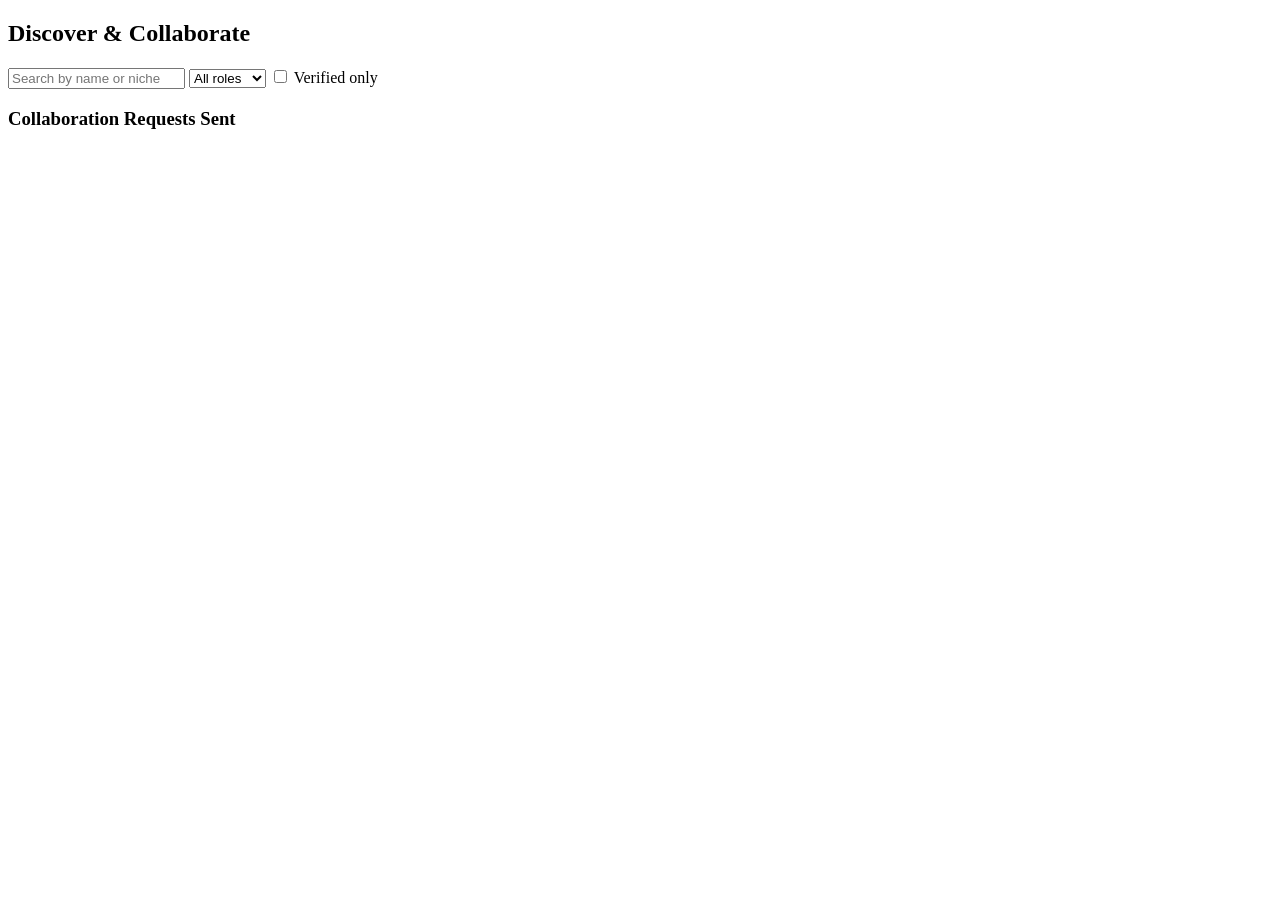
==== module2_discover_collaborate/index.html @ aa4d8665 "Create index.html" ====
<!DOCTYPE html>
<html>
<head>
  <meta charset="UTF-8">
  <title>CollabConnect - Discover & Collaborate</title>
  <link rel="stylesheet" href="style.css">
</head>
<body>

  <h2>Discover & Collaborate</h2>

  <div class="filters">
    <input id="search" placeholder="Search by name or niche" oninput="render()">
    <select id="role" onchange="render()">
      <option value="">All roles</option>
      <option value="creator">Creator</option>
      <option value="brand">Brand</option>
      <option value="business">Business</option>
    </select>
    <label><input type="checkbox" id="verifiedOnly" onchange="render()"> Verified only</label>
  </div>

  <div id="results"></div>

  <h3>Collaboration Requests Sent</h3>
  <ul id="requests"></ul>

  <script src="script.js"></script>
</body>
</html>
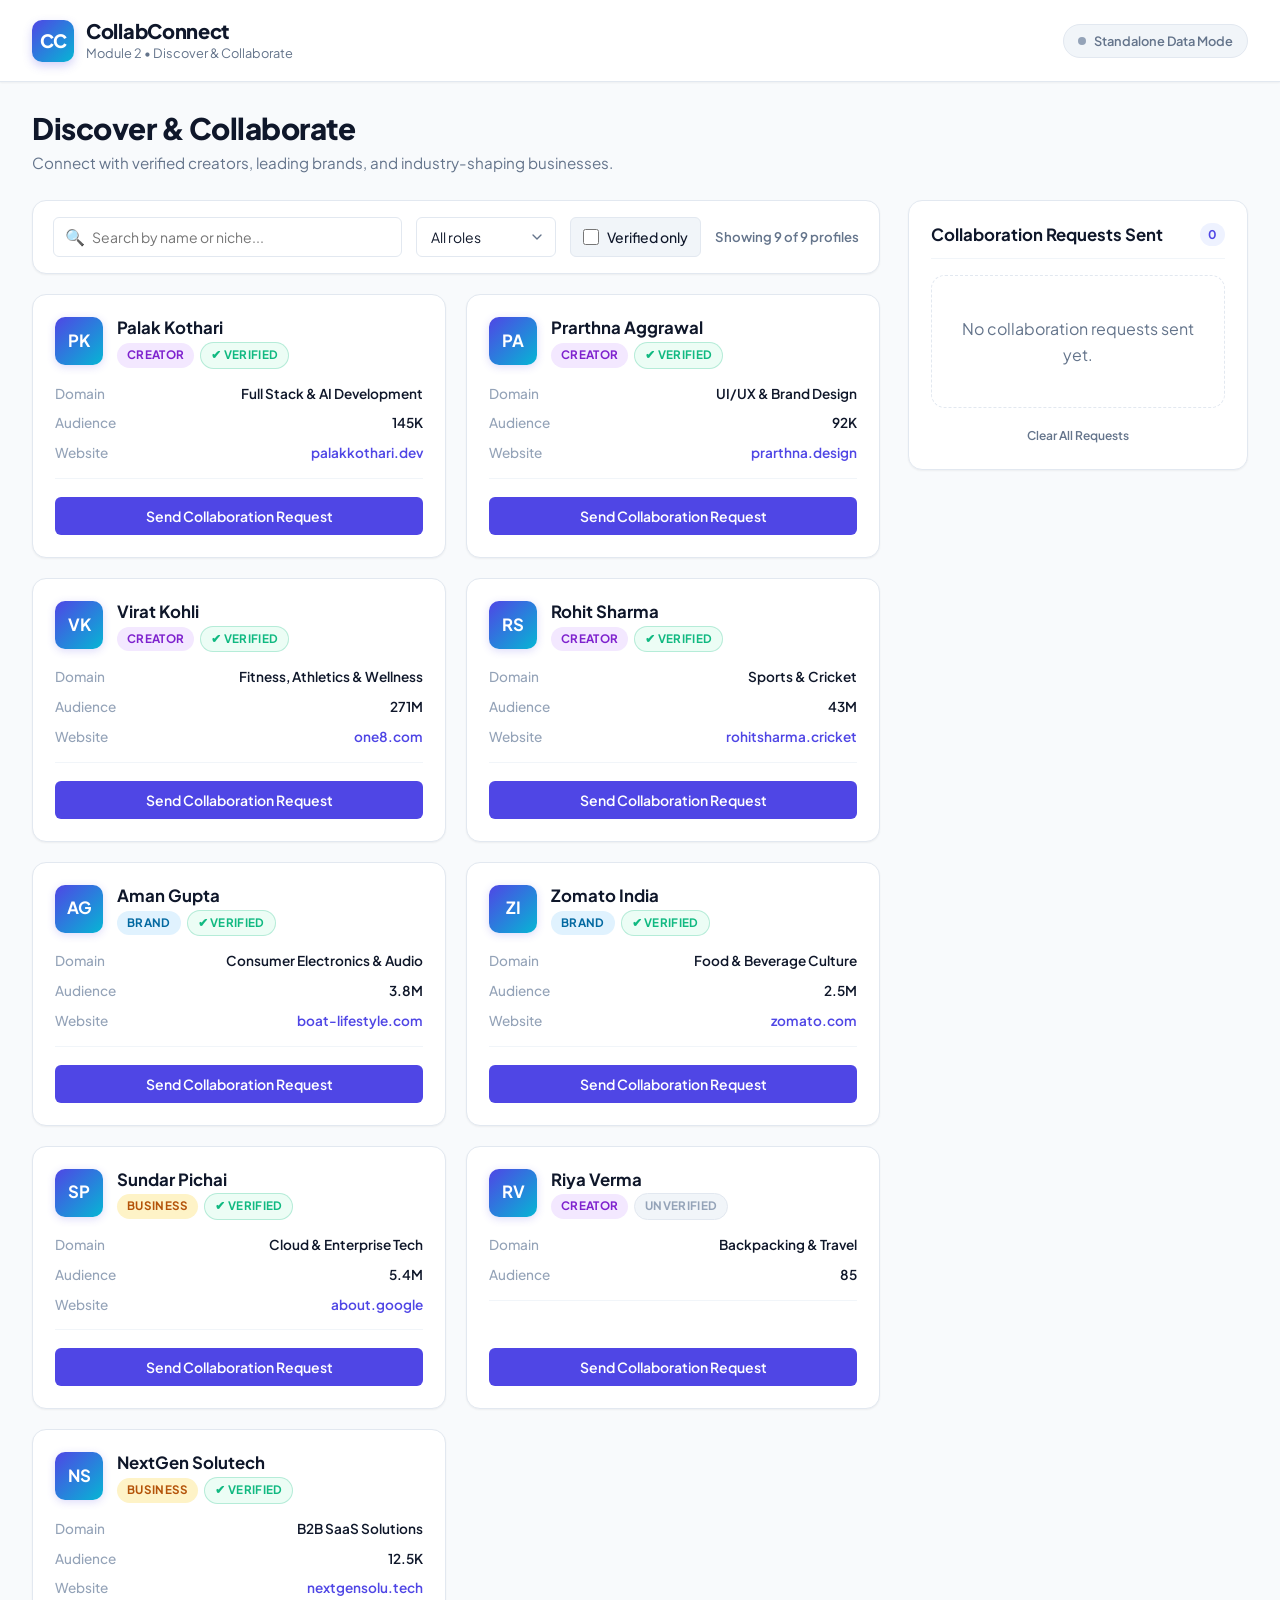
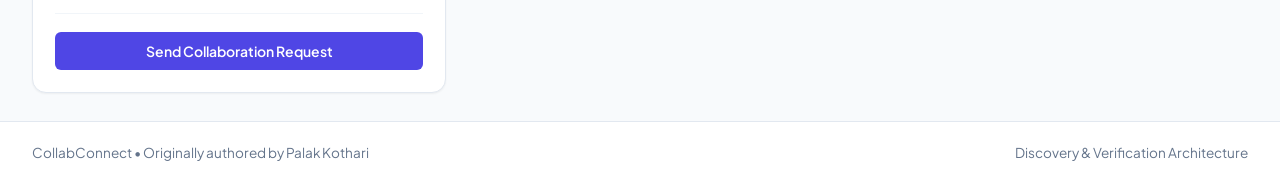
==== commit e41ea4af: "Add CollabConnect test suites for Module 1 & 2 and complete modules implementation" ====
--- a/module2_discover_collaborate/index.html
+++ b/module2_discover_collaborate/index.html
@@ -1,30 +1,98 @@
 <!DOCTYPE html>
-<html>
+<html lang="en">
 <head>
   <meta charset="UTF-8">
+  <meta name="viewport" content="width=device-width, initial-scale=1.0">
+  <meta name="description" content="Discover verified creators, brands, and businesses, and send seamless collaboration requests on CollabConnect.">
   <title>CollabConnect - Discover & Collaborate</title>
+  <link rel="preconnect" href="https://fonts.googleapis.com">
+  <link rel="preconnect" href="https://fonts.gstatic.com" crossorigin>
+  <link href="https://fonts.googleapis.com/css2?family=Plus+Jakarta+Sans:wght@400;500;600;700;800&display=swap" rel="stylesheet">
   <link rel="stylesheet" href="style.css">
 </head>
 <body>
+  <header class="site-header">
+    <div class="header-inner">
+      <div class="header-brand">
+        <div class="brand-badge">CC</div>
+        <div class="header-title-block">
+          <h1>CollabConnect</h1>
+          <p>Module 2 &bull; Discover &amp; Collaborate</p>
+        </div>
+      </div>
+      <div class="connection-status" id="connectionStatus">
+        <span class="status-dot" id="statusDot"></span>
+        <span id="statusText">Checking connection...</span>
+      </div>
+    </div>
+  </header>
 
-  <h2>Discover & Collaborate</h2>
+  <main class="app-main">
+    <section class="hero-banner">
+      <h2>Discover &amp; Collaborate</h2>
+      <p>Connect with verified creators, leading brands, and industry-shaping businesses.</p>
+    </section>
 
-  <div class="filters">
-    <input id="search" placeholder="Search by name or niche" oninput="render()">
-    <select id="role" onchange="render()">
-      <option value="">All roles</option>
-      <option value="creator">Creator</option>
-      <option value="brand">Brand</option>
-      <option value="business">Business</option>
-    </select>
-    <label><input type="checkbox" id="verifiedOnly" onchange="render()"> Verified only</label>
-  </div>
+    <div class="workspace-grid">
+      <section class="content-column">
+        <div class="filters-wrapper">
+          <div class="search-field-container">
+            <span class="search-icon">&#128269;</span>
+            <input
+              type="text"
+              id="search"
+              class="search-input"
+              placeholder="Search by name or niche..."
+              autocomplete="off"
+            >
+          </div>
 
-  <div id="results"></div>
+          <select id="role" class="filter-select">
+            <option value="">All roles</option>
+            <option value="creator">Creator</option>
+            <option value="brand">Brand</option>
+            <option value="business">Business</option>
+          </select>
 
-  <h3>Collaboration Requests Sent</h3>
-  <ul id="requests"></ul>
+          <label class="filter-checkbox-label" for="verifiedOnly">
+            <input type="checkbox" id="verifiedOnly">
+            <span>Verified only</span>
+          </label>
 
-  <script src="script.js"></script>
+          <div class="filter-stats" id="filterStats">Loading profiles...</div>
+        </div>
+
+        <div id="results" class="results-grid"></div>
+      </section>
+
+      <aside class="sidebar-panel">
+        <div class="panel-header">
+          <h3>Collaboration Requests Sent</h3>
+          <span class="requests-count-badge" id="requestsCount">0</span>
+        </div>
+
+        <ul id="requests" class="requests-list"></ul>
+
+        <button type="button" class="btn-ghost-danger" id="clearRequestsBtn">
+          Clear All Requests
+        </button>
+      </aside>
+    </div>
+  </main>
+
+  <footer class="site-footer">
+    <div class="footer-inner">
+      <span>CollabConnect &bull; Originally authored by Palak Kothari</span>
+      <span>Discovery &amp; Verification Architecture</span>
+    </div>
+  </footer>
+
+  <div id="toastNotification" class="toast"></div>
+
+  <script src="js/data.js"></script>
+  <script src="js/api.js"></script>
+  <script src="js/requests.js"></script>
+  <script src="js/notifications.js"></script>
+  <script src="js/app.js"></script>
 </body>
 </html>
--- a/module2_discover_collaborate/style.css
+++ b/module2_discover_collaborate/style.css
@@ -0,0 +1,4 @@
+@import url('css/variables.css');
+@import url('css/base.css');
+@import url('css/components.css');
+@import url('css/layout.css');
